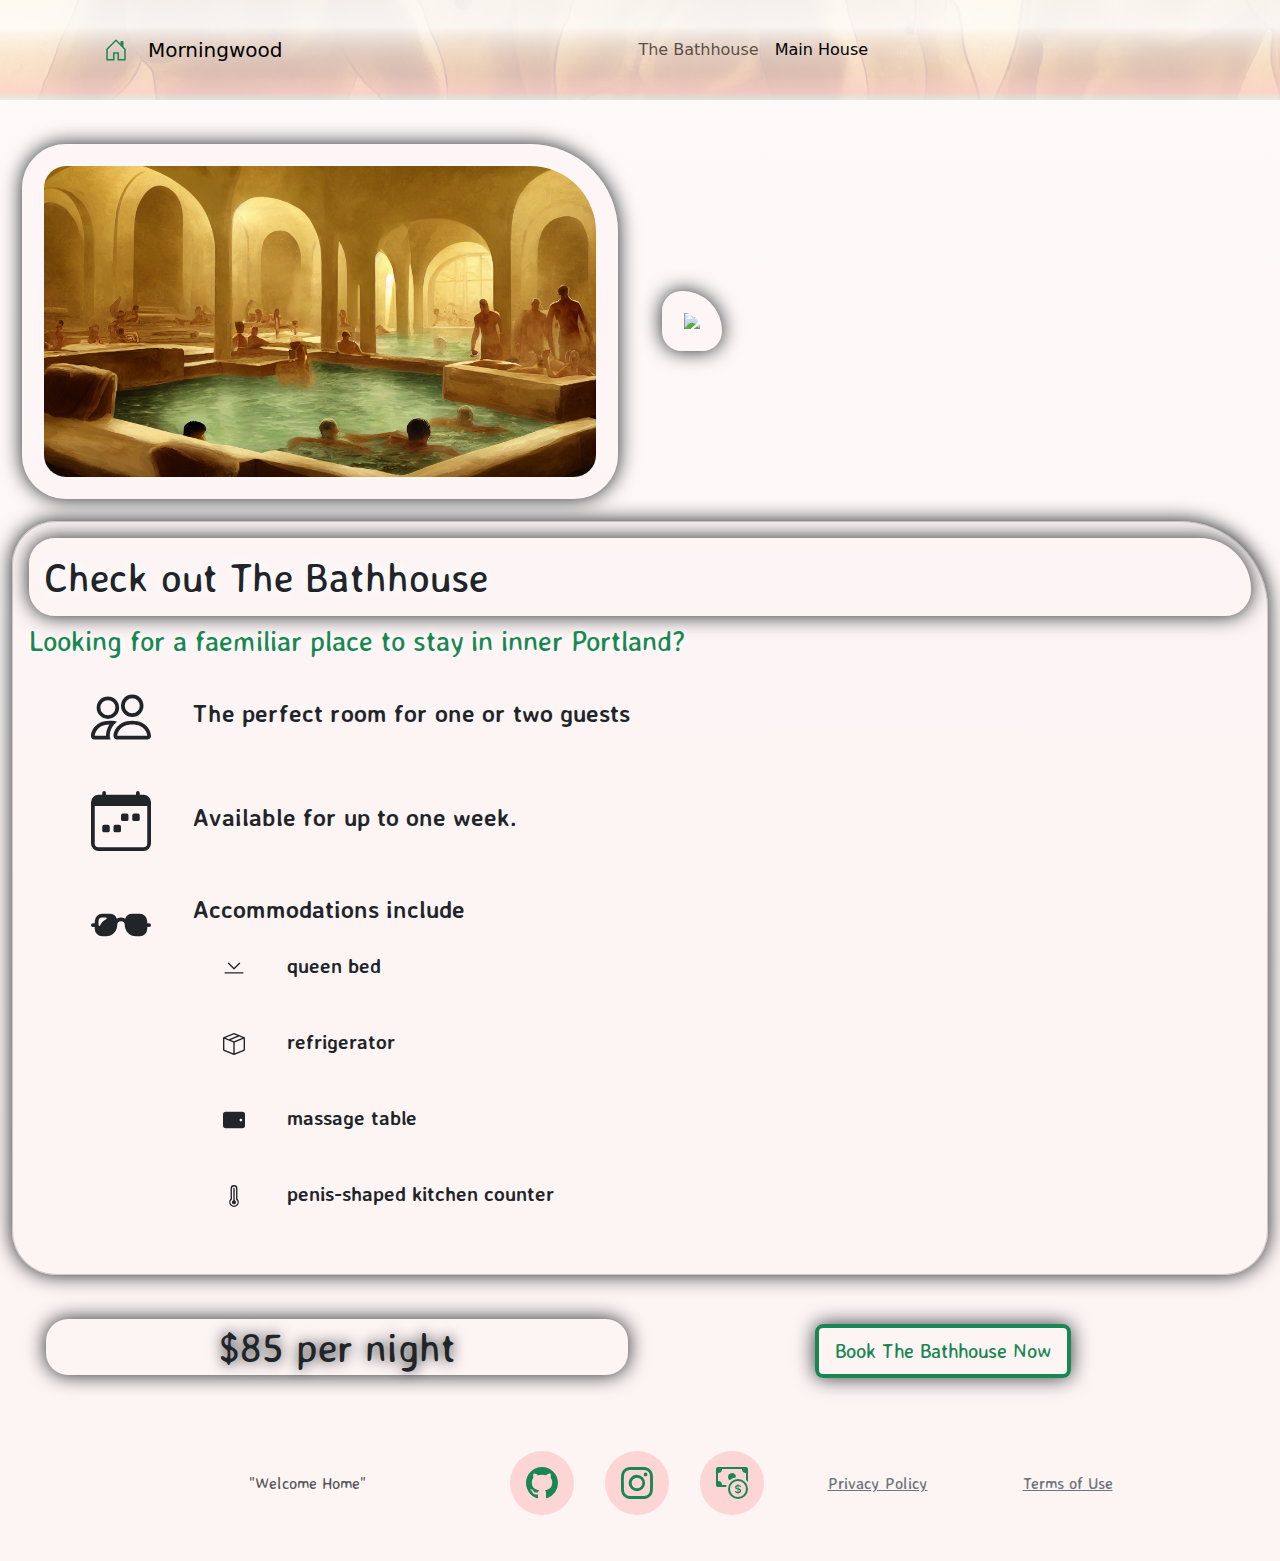
==== index.html @ a5c1fb0f "Update site" ====
<!DOCTYPE html>
<html lang="en">

<head>
    <meta charset="utf-8">
    <meta name="viewport" content="width=device-width, initial-scale=1.0, shrink-to-fit=no">
    <title>Morningwood</title>
    <link rel="stylesheet" href="https://cdn.jsdelivr.net/npm/bootstrap@5.1.3/dist/css/bootstrap.min.css">
    <link rel="stylesheet" href="https://fonts.googleapis.com/css?family=Averia+Sans+Libre&amp;display=swap">
    <link rel="stylesheet" href="assets/css/styles.min.css">
</head>

<body>
    <nav class="navbar navbar-light navbar-expand-md py-3" style="background: linear-gradient(rgba(255,255,255,0.9) 27%, rgba(255,88,88,0.1) 77%, rgba(255,88,88,0.2) 92%, rgba(25,135,84,0.1) 100%), linear-gradient(rgba(255,255,255,0.2) 0%, rgba(255,255,255,0.9) 99%), url(&quot;assets/img/GrannyG_turkish_bathhouse_group_of_males_character_pose_exercis_9dfb6eb8-2554-4430-a8b6-5dec5671360d.png&quot;) center / cover;">
        <div class="container"><a class="navbar-brand d-flex align-items-center" href="index.html" style="padding: 10px;"><span class="bs-icon-md bs-icon-circle d-flex justify-content-center align-items-center me-2 bs-icon"><svg xmlns="http://www.w3.org/2000/svg" width="1em" height="1em" fill="currentColor" viewBox="0 0 16 16" class="bi bi-house-door" style="color: var(--bs-green);">
                        <path d="M8.354 1.146a.5.5 0 0 0-.708 0l-6 6A.5.5 0 0 0 1.5 7.5v7a.5.5 0 0 0 .5.5h4.5a.5.5 0 0 0 .5-.5v-4h2v4a.5.5 0 0 0 .5.5H14a.5.5 0 0 0 .5-.5v-7a.5.5 0 0 0-.146-.354L13 5.793V2.5a.5.5 0 0 0-.5-.5h-1a.5.5 0 0 0-.5.5v1.293L8.354 1.146zM2.5 14V7.707l5.5-5.5 5.5 5.5V14H10v-4a.5.5 0 0 0-.5-.5h-3a.5.5 0 0 0-.5.5v4H2.5z"></path>
                    </svg></span><span>Morningwood</span></a><button data-bs-toggle="collapse" class="navbar-toggler" data-bs-target="#navcol-1"><span class="visually-hidden">Toggle navigation</span><span class="navbar-toggler-icon"></span></button>
            <div class="collapse navbar-collapse" id="navcol-1">
                <ul class="navbar-nav mx-auto">
                    <li class="nav-item"><a class="nav-link" href="index.html">The Bathhouse</a></li>
                    <li class="nav-item"><a class="nav-link active" href="bigwood.html">Main House</a></li>
                </ul>
            </div>
        </div>
    </nav>
    <div class="container-fluid" style="background: linear-gradient(rgba(253,244,244,0.5) 0%, rgb(253,244,244) 78%), url(&quot;assets/img/GrannyG_gay_cabin_in_the_woods_sauna_cartoon_tom_of_finland_5554b6fa-d70e-4d1e-8d32-077c5d91fe01.png&quot;) center / auto round;font-family: 'Averia Sans Libre', serif;padding-top: 22px;padding-bottom: 22px;">
        <div class="row">
            <div class="col-sm-12 col-lg-6 align-self-center order-last order-lg-first" style="padding: 22px;"><img class="img-fluid" src="assets/img/GrannyG_ancient_bathhouse_full_of_men_in_towels_character_desig_1a7ffd94-4d84-451d-af6b-049802ac76c6.png" style="border-radius: 44px;border: 22px solid rgba(253,244,244,0.5);border-top-right-radius: 88px;border-bottom-right-radius: 44px;box-shadow: 0px 0px 20px 0px;"></div>
            <div class="col-sm-12 col-lg-6 align-self-center" style="padding: 22px;"><img class="img-fluid" src="assets/img/GrannyG_cartoon_picture_of_a_gay_cabin_in_the_woods_f2da1f36-c6f4-461d-8b6d-5d459476715a.png" style="border-radius: 44px;border: 22px solid rgba(253,244,244,0.5);border-top-right-radius: 88px;border-bottom-right-radius: 44px;box-shadow: 0px 0px 20px 0px;"></div>
            <div class="col">
                <div class="card">
                    <div class="card-body">
                        <h1 style="box-shadow: 0px 0px 20px;text-shadow: 0px 0px 14px #ffffff;border-radius: 22px;padding: 4px;border: 11px solid rgba(253,244,244,0.5);border-top-right-radius: 88px;border-bottom-right-radius: 44px;border-top-left-radius: 44px;border-bottom-left-radius: 44px;">Check out The Bathhouse</h1>
                        <h3 style="color: rgb(25,135,84);text-shadow: 0px 0px 8px #ffffff;">Looking for a faemiliar place to stay in inner Portland?</h3>
                        <div class="row justify-content-center align-items-center">
                            <div class="col-3 col-sm-2 col-md-2 col-lg-1"><svg xmlns="http://www.w3.org/2000/svg" width="1em" height="1em" fill="currentColor" viewBox="0 0 16 16" class="bi bi-people" style="font-size: 60px;">
                                    <path d="M15 14s1 0 1-1-1-4-5-4-5 3-5 4 1 1 1 1h8zm-7.978-1A.261.261 0 0 1 7 12.996c.001-.264.167-1.03.76-1.72C8.312 10.629 9.282 10 11 10c1.717 0 2.687.63 3.24 1.276.593.69.758 1.457.76 1.72l-.008.002a.274.274 0 0 1-.014.002H7.022zM11 7a2 2 0 1 0 0-4 2 2 0 0 0 0 4zm3-2a3 3 0 1 1-6 0 3 3 0 0 1 6 0zM6.936 9.28a5.88 5.88 0 0 0-1.23-.247A7.35 7.35 0 0 0 5 9c-4 0-5 3-5 4 0 .667.333 1 1 1h4.216A2.238 2.238 0 0 1 5 13c0-1.01.377-2.042 1.09-2.904.243-.294.526-.569.846-.816zM4.92 10A5.493 5.493 0 0 0 4 13H1c0-.26.164-1.03.76-1.724.545-.636 1.492-1.256 3.16-1.275zM1.5 5.5a3 3 0 1 1 6 0 3 3 0 0 1-6 0zm3-2a2 2 0 1 0 0 4 2 2 0 0 0 0-4z"></path>
                                </svg></div>
                            <div class="col-9 col-sm-10">
                                <h4>The perfect room for one or two guests</h4>
                            </div>
                        </div>
                        <div class="row justify-content-center align-items-center">
                            <div class="col-3 col-sm-2 col-md-2 col-lg-1"><svg xmlns="http://www.w3.org/2000/svg" width="1em" height="1em" fill="currentColor" viewBox="0 0 16 16" class="bi bi-calendar-week" style="font-size: 60px;">
                                    <path d="M11 6.5a.5.5 0 0 1 .5-.5h1a.5.5 0 0 1 .5.5v1a.5.5 0 0 1-.5.5h-1a.5.5 0 0 1-.5-.5v-1zm-3 0a.5.5 0 0 1 .5-.5h1a.5.5 0 0 1 .5.5v1a.5.5 0 0 1-.5.5h-1a.5.5 0 0 1-.5-.5v-1zm-5 3a.5.5 0 0 1 .5-.5h1a.5.5 0 0 1 .5.5v1a.5.5 0 0 1-.5.5h-1a.5.5 0 0 1-.5-.5v-1zm3 0a.5.5 0 0 1 .5-.5h1a.5.5 0 0 1 .5.5v1a.5.5 0 0 1-.5.5h-1a.5.5 0 0 1-.5-.5v-1z"></path>
                                    <path d="M3.5 0a.5.5 0 0 1 .5.5V1h8V.5a.5.5 0 0 1 1 0V1h1a2 2 0 0 1 2 2v11a2 2 0 0 1-2 2H2a2 2 0 0 1-2-2V3a2 2 0 0 1 2-2h1V.5a.5.5 0 0 1 .5-.5zM1 4v10a1 1 0 0 0 1 1h12a1 1 0 0 0 1-1V4H1z"></path>
                                </svg></div>
                            <div class="col-9 col-sm-10">
                                <h4>Available for up to one week.</h4>
                            </div>
                        </div>
                        <div class="row justify-content-center align-items-center">
                            <div class="col-3 col-sm-2 col-md-2 col-lg-1 align-self-start"><svg xmlns="http://www.w3.org/2000/svg" width="1em" height="1em" fill="currentColor" viewBox="0 0 16 16" class="bi bi-sunglasses" style="font-size: 60px;">
                                    <path d="M3 5a2 2 0 0 0-2 2v.5H.5a.5.5 0 0 0 0 1H1V9a2 2 0 0 0 2 2h1a3 3 0 0 0 3-3 1 1 0 1 1 2 0 3 3 0 0 0 3 3h1a2 2 0 0 0 2-2v-.5h.5a.5.5 0 0 0 0-1H15V7a2 2 0 0 0-2-2h-2a2 2 0 0 0-1.888 1.338A1.99 1.99 0 0 0 8 6a1.99 1.99 0 0 0-1.112.338A2 2 0 0 0 5 5H3zm0 1h.941c.264 0 .348.356.112.474l-.457.228a2 2 0 0 0-.894.894l-.228.457C2.356 8.289 2 8.205 2 7.94V7a1 1 0 0 1 1-1z"></path>
                                </svg></div>
                            <div class="col-9 col-sm-10">
                                <h4>Accommodations include</h4>
                                <div class="row">
                                    <div class="col-2 col-md-1 text-center"><svg xmlns="http://www.w3.org/2000/svg" width="1em" height="1em" fill="currentColor" viewBox="0 0 16 16" class="bi bi-chevron-bar-down" style="font-size: 22px;">
                                            <path fill-rule="evenodd" d="M3.646 4.146a.5.5 0 0 1 .708 0L8 7.793l3.646-3.647a.5.5 0 0 1 .708.708l-4 4a.5.5 0 0 1-.708 0l-4-4a.5.5 0 0 1 0-.708zM1 11.5a.5.5 0 0 1 .5-.5h13a.5.5 0 0 1 0 1h-13a.5.5 0 0 1-.5-.5z"></path>
                                        </svg></div>
                                    <div class="col align-self-center">
                                        <h5>queen bed</h5>
                                    </div>
                                </div>
                                <div class="row">
                                    <div class="col-2 col-md-1 text-center"><svg xmlns="http://www.w3.org/2000/svg" width="1em" height="1em" fill="currentColor" viewBox="0 0 16 16" class="bi bi-box-seam" style="font-size: 22px;">
                                            <path d="M8.186 1.113a.5.5 0 0 0-.372 0L1.846 3.5l2.404.961L10.404 2l-2.218-.887zm3.564 1.426L5.596 5 8 5.961 14.154 3.5l-2.404-.961zm3.25 1.7-6.5 2.6v7.922l6.5-2.6V4.24zM7.5 14.762V6.838L1 4.239v7.923l6.5 2.6zM7.443.184a1.5 1.5 0 0 1 1.114 0l7.129 2.852A.5.5 0 0 1 16 3.5v8.662a1 1 0 0 1-.629.928l-7.185 2.874a.5.5 0 0 1-.372 0L.63 13.09a1 1 0 0 1-.63-.928V3.5a.5.5 0 0 1 .314-.464L7.443.184z"></path>
                                        </svg></div>
                                    <div class="col align-self-center">
                                        <h5>refrigerator</h5>
                                    </div>
                                </div>
                                <div class="row">
                                    <div class="col-2 col-md-1 text-center"><svg xmlns="http://www.w3.org/2000/svg" width="1em" height="1em" fill="currentColor" viewBox="0 0 16 16" class="bi bi-tablet-landscape-fill" style="font-size: 22px;">
                                            <path d="M2 14a2 2 0 0 1-2-2V4a2 2 0 0 1 2-2h12a2 2 0 0 1 2 2v8a2 2 0 0 1-2 2H2zm11-7a1 1 0 1 0 0 2 1 1 0 0 0 0-2z"></path>
                                        </svg></div>
                                    <div class="col align-self-center">
                                        <h5>massage table</h5>
                                    </div>
                                </div>
                                <div class="row">
                                    <div class="col-2 col-md-1 text-center"><svg xmlns="http://www.w3.org/2000/svg" width="1em" height="1em" fill="currentColor" viewBox="0 0 16 16" class="bi bi-thermometer-high" style="font-size: 22px;">
                                            <path d="M9.5 12.5a1.5 1.5 0 1 1-2-1.415V2.5a.5.5 0 0 1 1 0v8.585a1.5 1.5 0 0 1 1 1.415z"></path>
                                            <path d="M5.5 2.5a2.5 2.5 0 0 1 5 0v7.55a3.5 3.5 0 1 1-5 0V2.5zM8 1a1.5 1.5 0 0 0-1.5 1.5v7.987l-.167.15a2.5 2.5 0 1 0 3.333 0l-.166-.15V2.5A1.5 1.5 0 0 0 8 1z"></path>
                                        </svg></div>
                                    <div class="col align-self-center">
                                        <h5>penis-shaped kitchen counter</h5>
                                    </div>
                                </div>
                            </div>
                        </div>
                    </div>
                </div>
            </div>
        </div>
        <div class="row justify-content-center align-items-center" style="margin: 44px 22px;">
            <div class="col-sm-10 col-md-6">
                <h1 style="box-shadow: 0px 0px 20px;text-shadow: 0px 0px 14px;border-radius: 22px;padding: 4px;text-align: center;">$85 per night</h1>
            </div>
            <div class="col-12 col-sm-10 col-md-6 text-center"><a class="btn btn-outline-primary btn-lg" role="button" style="border-width: 4px;box-shadow: 0px 0px 20px var(--bs-gray-800);" href="https://forms.gle/aet3ZqrjtWbRb9Ys8" target="_blank">Book The Bathhouse Now</a></div>
        </div>
        <footer class="text-center py-4">
            <div class="container">
                <div class="row gy-4 row-cols-1 row-cols-lg-3 justify-content-center align-items-center">
                    <div class="col">
                        <p class="text-muted my-2">"Welcome Home"</p>
                    </div>
                    <div class="col-8 col-sm-6 col-md-5 col-lg-4 col-xl-3">
                        <div class="row justify-content-center align-items-center">
                            <div class="col-4"><a href="https://github.com/morningwoodhome/morningwoodhome.github.io" target="_blank">
                                    <div class="bs-icon-lg bs-icon-circle bs-icon" style="color: var(--bs-green);background: rgba(255,88,88,0.2);"><svg xmlns="http://www.w3.org/2000/svg" width="1em" height="1em" fill="currentColor" viewBox="0 0 16 16" class="bi bi-github">
                                            <path d="M8 0C3.58 0 0 3.58 0 8c0 3.54 2.29 6.53 5.47 7.59.4.07.55-.17.55-.38 0-.19-.01-.82-.01-1.49-2.01.37-2.53-.49-2.69-.94-.09-.23-.48-.94-.82-1.13-.28-.15-.68-.52-.01-.53.63-.01 1.08.58 1.23.82.72 1.21 1.87.87 2.33.66.07-.52.28-.87.51-1.07-1.78-.2-3.64-.89-3.64-3.95 0-.87.31-1.59.82-2.15-.08-.2-.36-1.02.08-2.12 0 0 .67-.21 2.2.82.64-.18 1.32-.27 2-.27.68 0 1.36.09 2 .27 1.53-1.04 2.2-.82 2.2-.82.44 1.1.16 1.92.08 2.12.51.56.82 1.27.82 2.15 0 3.07-1.87 3.75-3.65 3.95.29.25.54.73.54 1.48 0 1.07-.01 1.93-.01 2.2 0 .21.15.46.55.38A8.012 8.012 0 0 0 16 8c0-4.42-3.58-8-8-8z"></path>
                                        </svg></div>
                                </a></div>
                            <div class="col-4"><a href="https://instagram.com/morningwoodhome/morningwoodhome.github.io" target="_blank">
                                    <div class="bs-icon-lg bs-icon-circle bs-icon" style="color: var(--bs-green);background: rgba(255,88,88,0.2);"><svg xmlns="http://www.w3.org/2000/svg" width="1em" height="1em" fill="currentColor" viewBox="0 0 16 16" class="bi bi-instagram">
                                            <path d="M8 0C5.829 0 5.556.01 4.703.048 3.85.088 3.269.222 2.76.42a3.917 3.917 0 0 0-1.417.923A3.927 3.927 0 0 0 .42 2.76C.222 3.268.087 3.85.048 4.7.01 5.555 0 5.827 0 8.001c0 2.172.01 2.444.048 3.297.04.852.174 1.433.372 1.942.205.526.478.972.923 1.417.444.445.89.719 1.416.923.51.198 1.09.333 1.942.372C5.555 15.99 5.827 16 8 16s2.444-.01 3.298-.048c.851-.04 1.434-.174 1.943-.372a3.916 3.916 0 0 0 1.416-.923c.445-.445.718-.891.923-1.417.197-.509.332-1.09.372-1.942C15.99 10.445 16 10.173 16 8s-.01-2.445-.048-3.299c-.04-.851-.175-1.433-.372-1.941a3.926 3.926 0 0 0-.923-1.417A3.911 3.911 0 0 0 13.24.42c-.51-.198-1.092-.333-1.943-.372C10.443.01 10.172 0 7.998 0h.003zm-.717 1.442h.718c2.136 0 2.389.007 3.232.046.78.035 1.204.166 1.486.275.373.145.64.319.92.599.28.28.453.546.598.92.11.281.24.705.275 1.485.039.843.047 1.096.047 3.231s-.008 2.389-.047 3.232c-.035.78-.166 1.203-.275 1.485a2.47 2.47 0 0 1-.599.919c-.28.28-.546.453-.92.598-.28.11-.704.24-1.485.276-.843.038-1.096.047-3.232.047s-2.39-.009-3.233-.047c-.78-.036-1.203-.166-1.485-.276a2.478 2.478 0 0 1-.92-.598 2.48 2.48 0 0 1-.6-.92c-.109-.281-.24-.705-.275-1.485-.038-.843-.046-1.096-.046-3.233 0-2.136.008-2.388.046-3.231.036-.78.166-1.204.276-1.486.145-.373.319-.64.599-.92.28-.28.546-.453.92-.598.282-.11.705-.24 1.485-.276.738-.034 1.024-.044 2.515-.045v.002zm4.988 1.328a.96.96 0 1 0 0 1.92.96.96 0 0 0 0-1.92zm-4.27 1.122a4.109 4.109 0 1 0 0 8.217 4.109 4.109 0 0 0 0-8.217zm0 1.441a2.667 2.667 0 1 1 0 5.334 2.667 2.667 0 0 1 0-5.334z"></path>
                                        </svg></div>
                                </a></div>
                            <div class="col-4"><a href="https://venmo.com" target="_blank">
                                    <div class="bs-icon-lg bs-icon-circle bs-icon" style="color: var(--bs-green);background: rgba(255,88,88,0.2);"><svg xmlns="http://www.w3.org/2000/svg" width="1em" height="1em" fill="currentColor" viewBox="0 0 16 16" class="bi bi-cash-coin">
                                            <path fill-rule="evenodd" d="M11 15a4 4 0 1 0 0-8 4 4 0 0 0 0 8zm5-4a5 5 0 1 1-10 0 5 5 0 0 1 10 0z"></path>
                                            <path d="M9.438 11.944c.047.596.518 1.06 1.363 1.116v.44h.375v-.443c.875-.061 1.386-.529 1.386-1.207 0-.618-.39-.936-1.09-1.1l-.296-.07v-1.2c.376.043.614.248.671.532h.658c-.047-.575-.54-1.024-1.329-1.073V8.5h-.375v.45c-.747.073-1.255.522-1.255 1.158 0 .562.378.92 1.007 1.066l.248.061v1.272c-.384-.058-.639-.27-.696-.563h-.668zm1.36-1.354c-.369-.085-.569-.26-.569-.522 0-.294.216-.514.572-.578v1.1h-.003zm.432.746c.449.104.655.272.655.569 0 .339-.257.571-.709.614v-1.195l.054.012z"></path>
                                            <path d="M1 0a1 1 0 0 0-1 1v8a1 1 0 0 0 1 1h4.083c.058-.344.145-.678.258-1H3a2 2 0 0 0-2-2V3a2 2 0 0 0 2-2h10a2 2 0 0 0 2 2v3.528c.38.34.717.728 1 1.154V1a1 1 0 0 0-1-1H1z"></path>
                                            <path d="M9.998 5.083 10 5a2 2 0 1 0-3.132 1.65 5.982 5.982 0 0 1 3.13-1.567z"></path>
                                        </svg></div>
                                </a></div>
                        </div>
                    </div>
                    <div class="col">
                        <div class="row">
                            <div class="col"><a class="link-secondary" href="#">Privacy Policy</a></div>
                            <div class="col"><a class="link-secondary" href="#">Terms of Use</a></div>
                        </div>
                    </div>
                </div>
            </div>
        </footer>
    </div><!-- Google tag (gtag.js) -->
<script async src="https://www.googletagmanager.com/gtag/js?id=G-YG4V3RCSR7"></script>
<script>
  window.dataLayer = window.dataLayer || [];
  function gtag(){dataLayer.push(arguments);}
  gtag('js', new Date());

  gtag('config', 'G-YG4V3RCSR7');
</script>
    <script src="https://cdn.jsdelivr.net/npm/bootstrap@5.1.3/dist/js/bootstrap.bundle.min.js"></script>
</body>

</html>
---- assets/css/styles.min.css ----
.bs-icon{--bs-icon-size:.75rem;display:flex;flex-shrink:0;justify-content:center;align-items:center;font-size:var(--bs-icon-size);width:calc(var(--bs-icon-size) * 2);height:calc(var(--bs-icon-size) * 2);color:var(--bs-primary)}.bs-icon-xs{--bs-icon-size:1rem;width:calc(var(--bs-icon-size) * 1.5);height:calc(var(--bs-icon-size) * 1.5)}.bs-icon-sm{--bs-icon-size:1rem}.bs-icon-md{--bs-icon-size:1.5rem}.bs-icon-lg{--bs-icon-size:2rem}.bs-icon-xl{--bs-icon-size:2.5rem}.bs-icon.bs-icon-primary{color:var(--bs-white);background:var(--bs-primary)}.bs-icon.bs-icon-primary-light{color:var(--bs-primary);background:rgba(var(--bs-primary-rgb),.2)}.bs-icon.bs-icon-semi-white{color:var(--bs-primary);background:rgba(255,255,255,.5)}.bs-icon.bs-icon-rounded{border-radius:.5rem}.bs-icon.bs-icon-circle{border-radius:50%}.btn-check:active+.btn-outline-primary:focus,.btn-check:checked+.btn-outline-primary:focus,.btn-outline-primary.active:focus,.btn-outline-primary.dropdown-toggle.show:focus,.btn-outline-primary:active:focus{box-shadow:0 0 0 .25rem rgba(253,244,244,.5)}.btn-check:active+.btn-outline-primary,.btn-check:checked+.btn-outline-primary,.btn-outline-primary.active,.btn-outline-primary.dropdown-toggle.show,.btn-outline-primary:active{color:#fff;background-color:#0d6efd;border-color:#0d6efd}.btn-check:focus+.btn-outline-primary,.btn-outline-primary:focus{box-shadow:0 0 0 .25rem rgba(13,110,253,.5)}.btn-outline-primary:hover{color:rgba(255,88,88,.5);background-color:rgba(253,244,244,.5);border-color:rgba(253,244,244,.5)}.btn-outline-primary{color:var(--bs-green);border-color:var(--bs-green)}a:hover{background:rgba(255,88,88,.2);border-radius:20%;padding:10px}.card-body .row{padding:22px 11px}h4,h5{font-weight:700}.card{background:rgba(253,244,244,.8);box-shadow:0 0 20px;border-style:solid;border-radius:44px 88px 44px 44px}
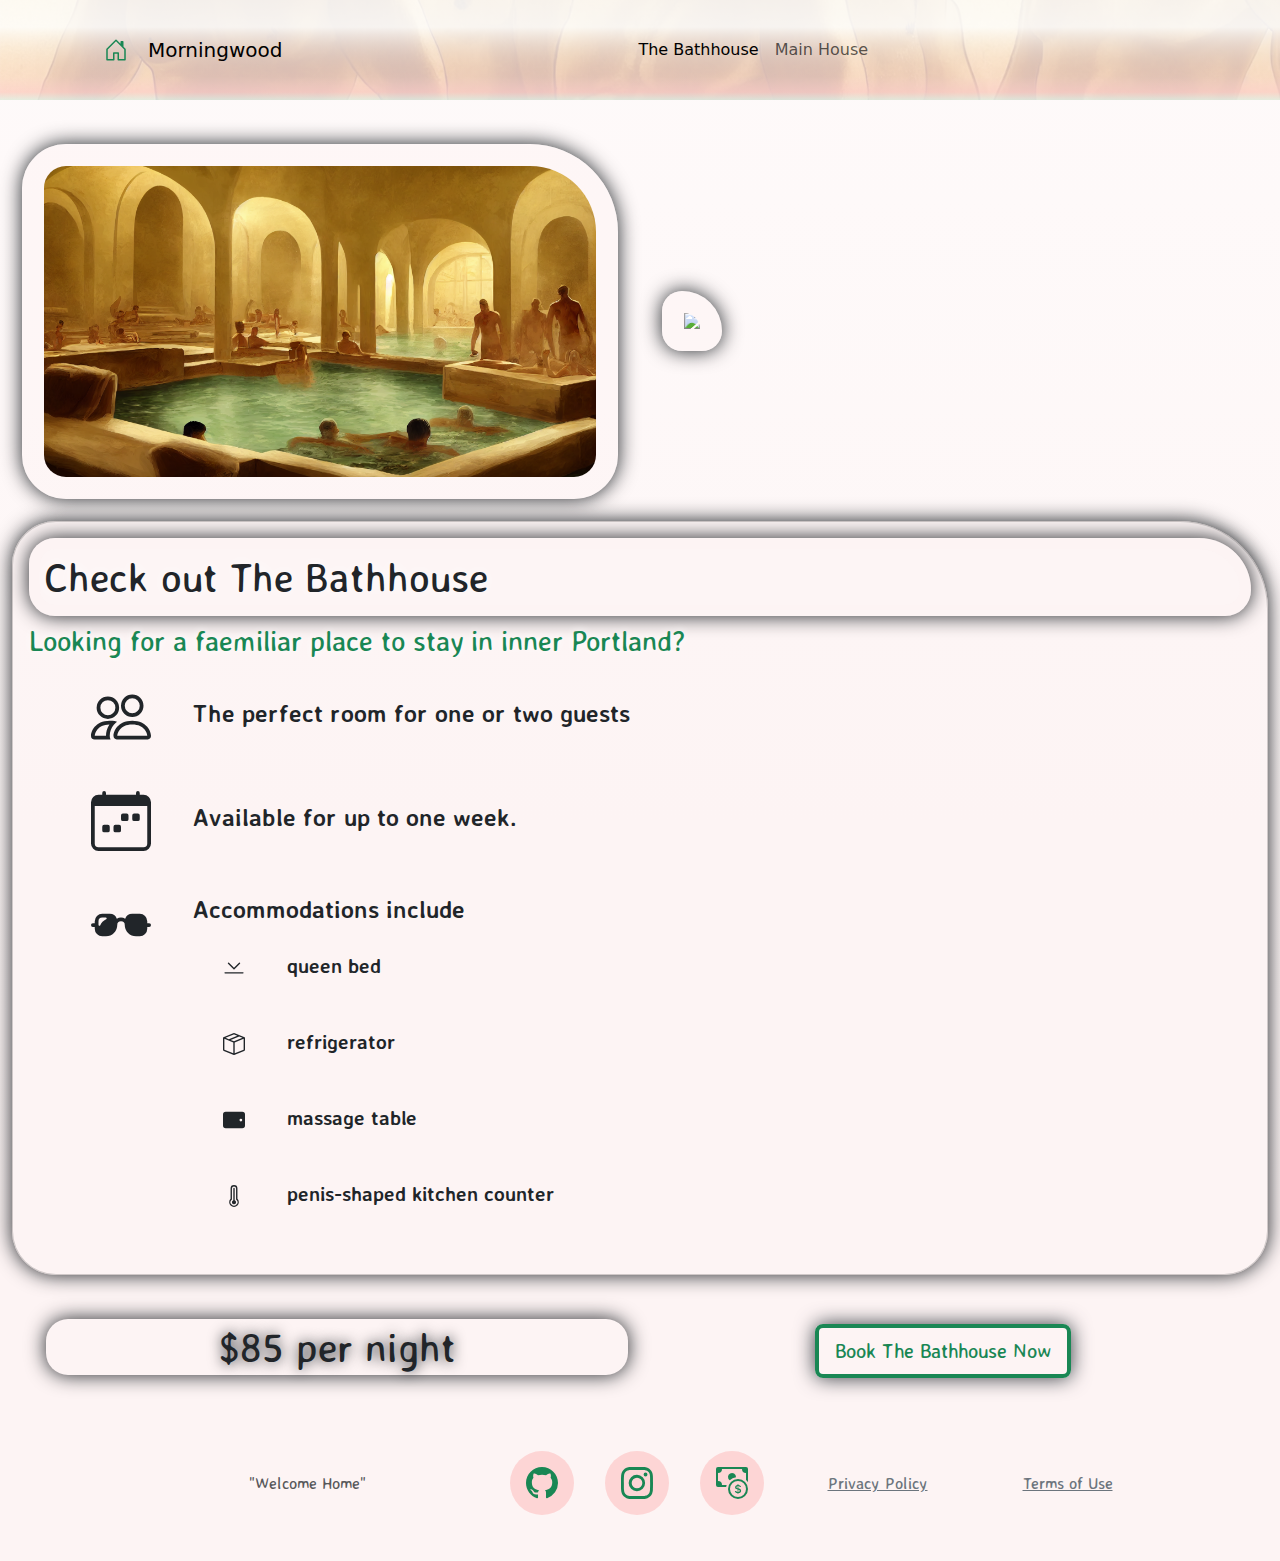
==== commit a4307c8c: "Fix links" ====
--- a/index.html
+++ b/index.html
@@ -17,8 +17,8 @@
                     </svg></span><span>Morningwood</span></a><button data-bs-toggle="collapse" class="navbar-toggler" data-bs-target="#navcol-1"><span class="visually-hidden">Toggle navigation</span><span class="navbar-toggler-icon"></span></button>
             <div class="collapse navbar-collapse" id="navcol-1">
                 <ul class="navbar-nav mx-auto">
-                    <li class="nav-item"><a class="nav-link" href="index.html">The Bathhouse</a></li>
-                    <li class="nav-item"><a class="nav-link active" href="bigwood.html">Main House</a></li>
+                    <li class="nav-item"><a class="nav-link active" href="index.html">The Bathhouse</a></li>
+                    <li class="nav-item"><a class="nav-link" href="bigwood.html">Main House</a></li>
                 </ul>
             </div>
         </div>
@@ -113,7 +113,7 @@
                                             <path d="M8 0C3.58 0 0 3.58 0 8c0 3.54 2.29 6.53 5.47 7.59.4.07.55-.17.55-.38 0-.19-.01-.82-.01-1.49-2.01.37-2.53-.49-2.69-.94-.09-.23-.48-.94-.82-1.13-.28-.15-.68-.52-.01-.53.63-.01 1.08.58 1.23.82.72 1.21 1.87.87 2.33.66.07-.52.28-.87.51-1.07-1.78-.2-3.64-.89-3.64-3.95 0-.87.31-1.59.82-2.15-.08-.2-.36-1.02.08-2.12 0 0 .67-.21 2.2.82.64-.18 1.32-.27 2-.27.68 0 1.36.09 2 .27 1.53-1.04 2.2-.82 2.2-.82.44 1.1.16 1.92.08 2.12.51.56.82 1.27.82 2.15 0 3.07-1.87 3.75-3.65 3.95.29.25.54.73.54 1.48 0 1.07-.01 1.93-.01 2.2 0 .21.15.46.55.38A8.012 8.012 0 0 0 16 8c0-4.42-3.58-8-8-8z"></path>
                                         </svg></div>
                                 </a></div>
-                            <div class="col-4"><a href="https://instagram.com/morningwoodhome/morningwoodhome.github.io" target="_blank">
+                            <div class="col-4"><a href="https://instagram.com" target="_blank">
                                     <div class="bs-icon-lg bs-icon-circle bs-icon" style="color: var(--bs-green);background: rgba(255,88,88,0.2);"><svg xmlns="http://www.w3.org/2000/svg" width="1em" height="1em" fill="currentColor" viewBox="0 0 16 16" class="bi bi-instagram">
                                             <path d="M8 0C5.829 0 5.556.01 4.703.048 3.85.088 3.269.222 2.76.42a3.917 3.917 0 0 0-1.417.923A3.927 3.927 0 0 0 .42 2.76C.222 3.268.087 3.85.048 4.7.01 5.555 0 5.827 0 8.001c0 2.172.01 2.444.048 3.297.04.852.174 1.433.372 1.942.205.526.478.972.923 1.417.444.445.89.719 1.416.923.51.198 1.09.333 1.942.372C5.555 15.99 5.827 16 8 16s2.444-.01 3.298-.048c.851-.04 1.434-.174 1.943-.372a3.916 3.916 0 0 0 1.416-.923c.445-.445.718-.891.923-1.417.197-.509.332-1.09.372-1.942C15.99 10.445 16 10.173 16 8s-.01-2.445-.048-3.299c-.04-.851-.175-1.433-.372-1.941a3.926 3.926 0 0 0-.923-1.417A3.911 3.911 0 0 0 13.24.42c-.51-.198-1.092-.333-1.943-.372C10.443.01 10.172 0 7.998 0h.003zm-.717 1.442h.718c2.136 0 2.389.007 3.232.046.78.035 1.204.166 1.486.275.373.145.64.319.92.599.28.28.453.546.598.92.11.281.24.705.275 1.485.039.843.047 1.096.047 3.231s-.008 2.389-.047 3.232c-.035.78-.166 1.203-.275 1.485a2.47 2.47 0 0 1-.599.919c-.28.28-.546.453-.92.598-.28.11-.704.24-1.485.276-.843.038-1.096.047-3.232.047s-2.39-.009-3.233-.047c-.78-.036-1.203-.166-1.485-.276a2.478 2.478 0 0 1-.92-.598 2.48 2.48 0 0 1-.6-.92c-.109-.281-.24-.705-.275-1.485-.038-.843-.046-1.096-.046-3.233 0-2.136.008-2.388.046-3.231.036-.78.166-1.204.276-1.486.145-.373.319-.64.599-.92.28-.28.546-.453.92-.598.282-.11.705-.24 1.485-.276.738-.034 1.024-.044 2.515-.045v.002zm4.988 1.328a.96.96 0 1 0 0 1.92.96.96 0 0 0 0-1.92zm-4.27 1.122a4.109 4.109 0 1 0 0 8.217 4.109 4.109 0 0 0 0-8.217zm0 1.441a2.667 2.667 0 1 1 0 5.334 2.667 2.667 0 0 1 0-5.334z"></path>
                                         </svg></div>
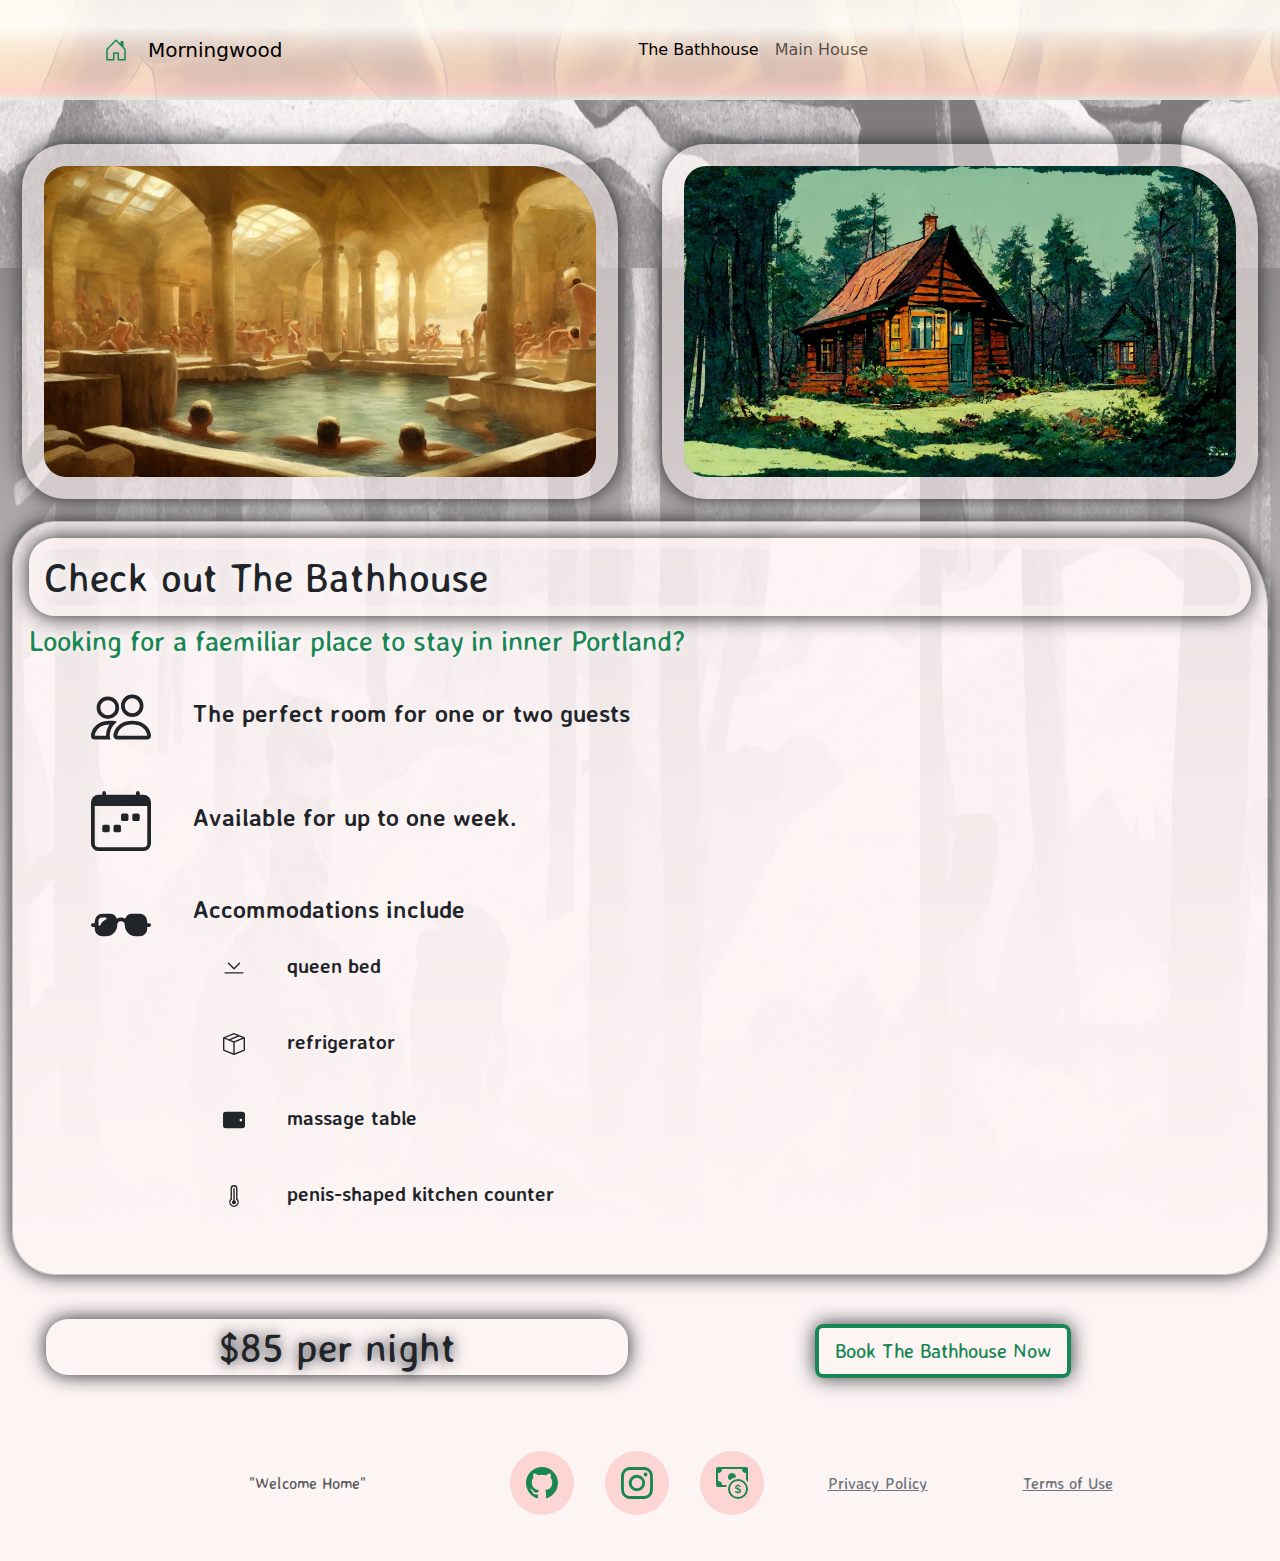
==== commit cf91fd33: "Update images" ====
--- a/index.html
+++ b/index.html
@@ -11,7 +11,7 @@
 </head>
 
 <body>
-    <nav class="navbar navbar-light navbar-expand-md py-3" style="background: linear-gradient(rgba(255,255,255,0.9) 27%, rgba(255,88,88,0.1) 77%, rgba(255,88,88,0.2) 92%, rgba(25,135,84,0.1) 100%), linear-gradient(rgba(255,255,255,0.2) 0%, rgba(255,255,255,0.9) 99%), url(&quot;assets/img/GrannyG_turkish_bathhouse_group_of_males_character_pose_exercis_9dfb6eb8-2554-4430-a8b6-5dec5671360d.png&quot;) center / cover;">
+    <nav class="navbar navbar-light navbar-expand-md py-3" style="background: linear-gradient(rgba(255,255,255,0.9) 27%, rgba(255,88,88,0.1) 77%, rgba(255,88,88,0.2) 92%, rgba(25,135,84,0.1) 100%), linear-gradient(rgba(255,255,255,0.2) 0%, rgba(255,255,255,0.9) 99%), url(&quot;assets/img/top_nav.jpg&quot;) center / cover;">
         <div class="container"><a class="navbar-brand d-flex align-items-center" href="index.html" style="padding: 10px;"><span class="bs-icon-md bs-icon-circle d-flex justify-content-center align-items-center me-2 bs-icon"><svg xmlns="http://www.w3.org/2000/svg" width="1em" height="1em" fill="currentColor" viewBox="0 0 16 16" class="bi bi-house-door" style="color: var(--bs-green);">
                         <path d="M8.354 1.146a.5.5 0 0 0-.708 0l-6 6A.5.5 0 0 0 1.5 7.5v7a.5.5 0 0 0 .5.5h4.5a.5.5 0 0 0 .5-.5v-4h2v4a.5.5 0 0 0 .5.5H14a.5.5 0 0 0 .5-.5v-7a.5.5 0 0 0-.146-.354L13 5.793V2.5a.5.5 0 0 0-.5-.5h-1a.5.5 0 0 0-.5.5v1.293L8.354 1.146zM2.5 14V7.707l5.5-5.5 5.5 5.5V14H10v-4a.5.5 0 0 0-.5-.5h-3a.5.5 0 0 0-.5.5v4H2.5z"></path>
                     </svg></span><span>Morningwood</span></a><button data-bs-toggle="collapse" class="navbar-toggler" data-bs-target="#navcol-1"><span class="visually-hidden">Toggle navigation</span><span class="navbar-toggler-icon"></span></button>
@@ -23,10 +23,10 @@
             </div>
         </div>
     </nav>
-    <div class="container-fluid" style="background: linear-gradient(rgba(253,244,244,0.5) 0%, rgb(253,244,244) 78%), url(&quot;assets/img/GrannyG_gay_cabin_in_the_woods_sauna_cartoon_tom_of_finland_5554b6fa-d70e-4d1e-8d32-077c5d91fe01.png&quot;) center / auto round;font-family: 'Averia Sans Libre', serif;padding-top: 22px;padding-bottom: 22px;">
+    <div class="container-fluid" style="background: linear-gradient(rgba(253,244,244,0.5) 0%, rgb(253,244,244) 78%), url(&quot;assets/img/bg_img.jpg&quot;) center / auto round;font-family: 'Averia Sans Libre', serif;padding-top: 22px;padding-bottom: 22px;">
         <div class="row">
-            <div class="col-sm-12 col-lg-6 align-self-center order-last order-lg-first" style="padding: 22px;"><img class="img-fluid" src="assets/img/GrannyG_ancient_bathhouse_full_of_men_in_towels_character_desig_1a7ffd94-4d84-451d-af6b-049802ac76c6.png" style="border-radius: 44px;border: 22px solid rgba(253,244,244,0.5);border-top-right-radius: 88px;border-bottom-right-radius: 44px;box-shadow: 0px 0px 20px 0px;"></div>
-            <div class="col-sm-12 col-lg-6 align-self-center" style="padding: 22px;"><img class="img-fluid" src="assets/img/GrannyG_cartoon_picture_of_a_gay_cabin_in_the_woods_f2da1f36-c6f4-461d-8b6d-5d459476715a.png" style="border-radius: 44px;border: 22px solid rgba(253,244,244,0.5);border-top-right-radius: 88px;border-bottom-right-radius: 44px;box-shadow: 0px 0px 20px 0px;"></div>
+            <div class="col-sm-12 col-lg-6 align-self-center order-last order-lg-first" style="padding: 22px;"><img class="img-fluid" src="assets/img/bathhouse_1.jpg" style="border-radius: 44px;border: 22px solid rgba(253,244,244,0.5);border-top-right-radius: 88px;border-bottom-right-radius: 44px;box-shadow: 0px 0px 20px 0px;"></div>
+            <div class="col-sm-12 col-lg-6 align-self-center" style="padding: 22px;"><img class="img-fluid" src="assets/img/bathhouse_2.jpg" style="border-radius: 44px;border: 22px solid rgba(253,244,244,0.5);border-top-right-radius: 88px;border-bottom-right-radius: 44px;box-shadow: 0px 0px 20px 0px;"></div>
             <div class="col">
                 <div class="card">
                     <div class="card-body">
